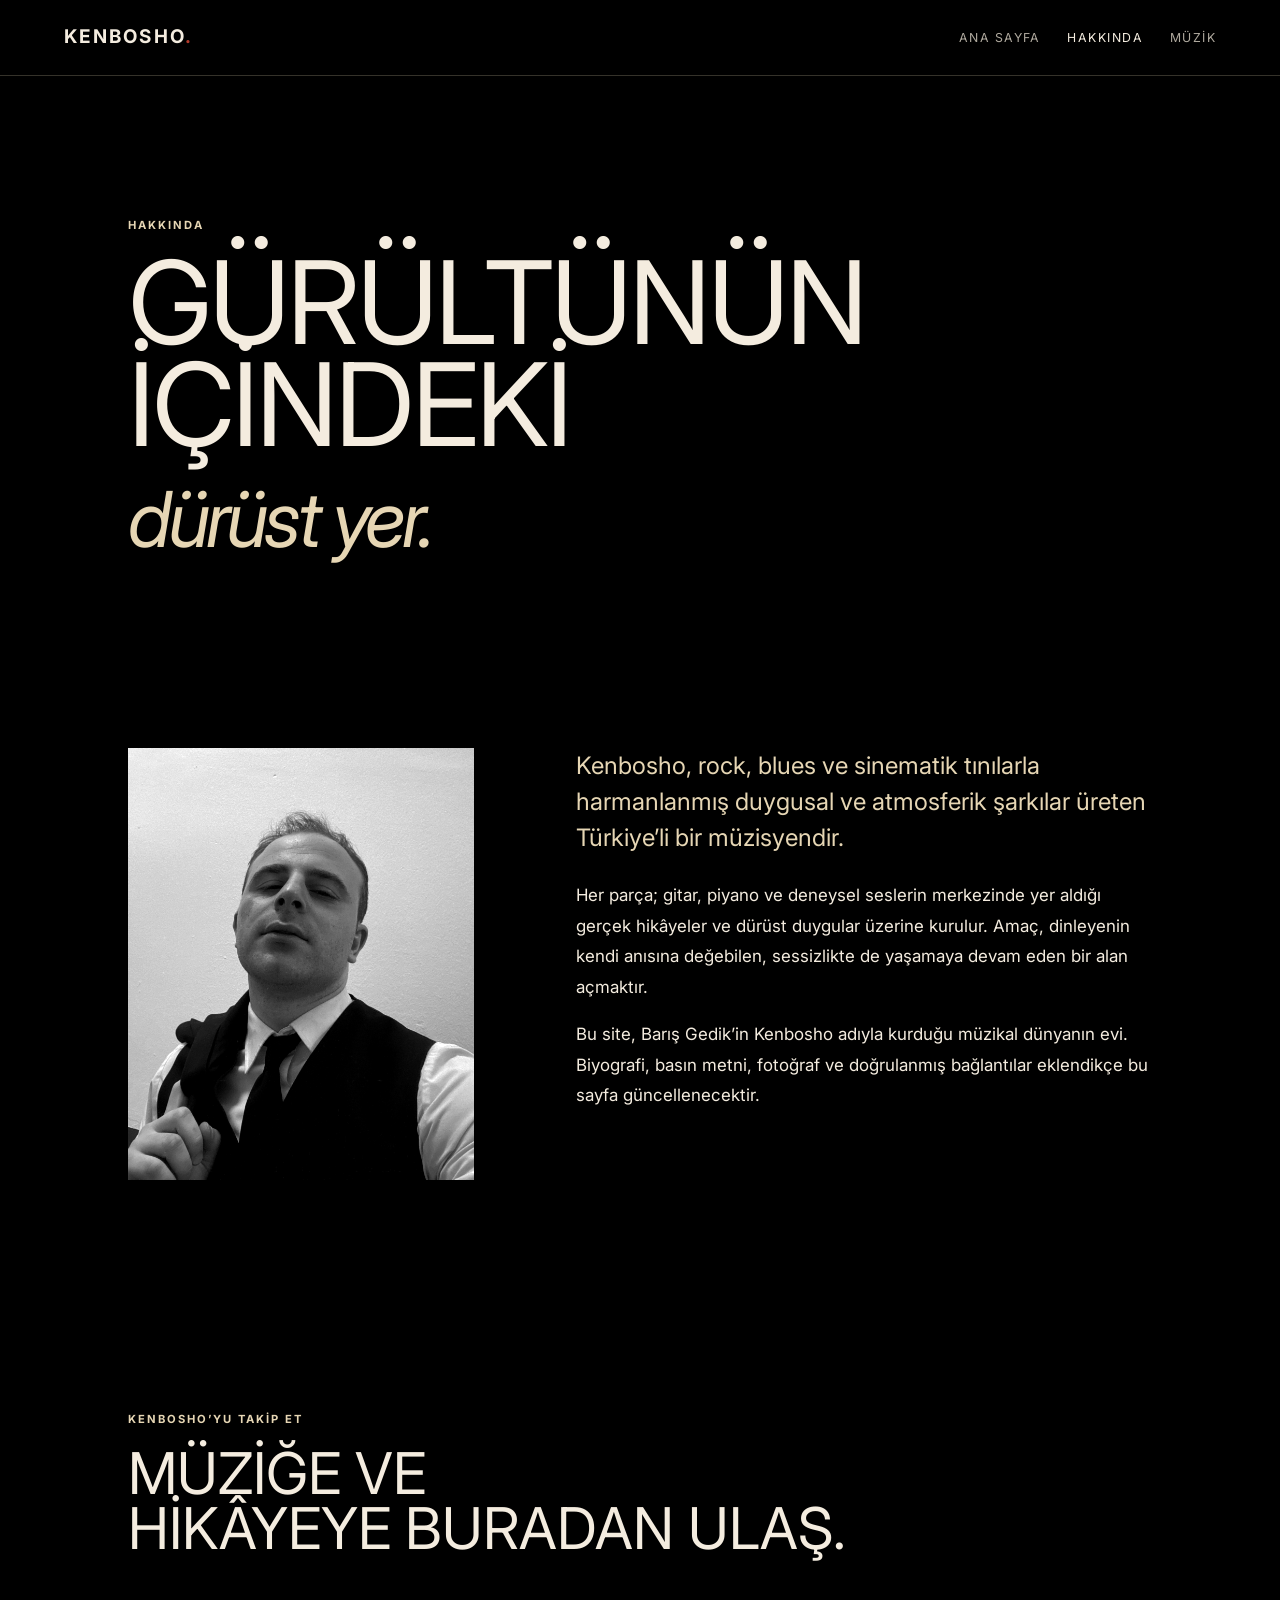
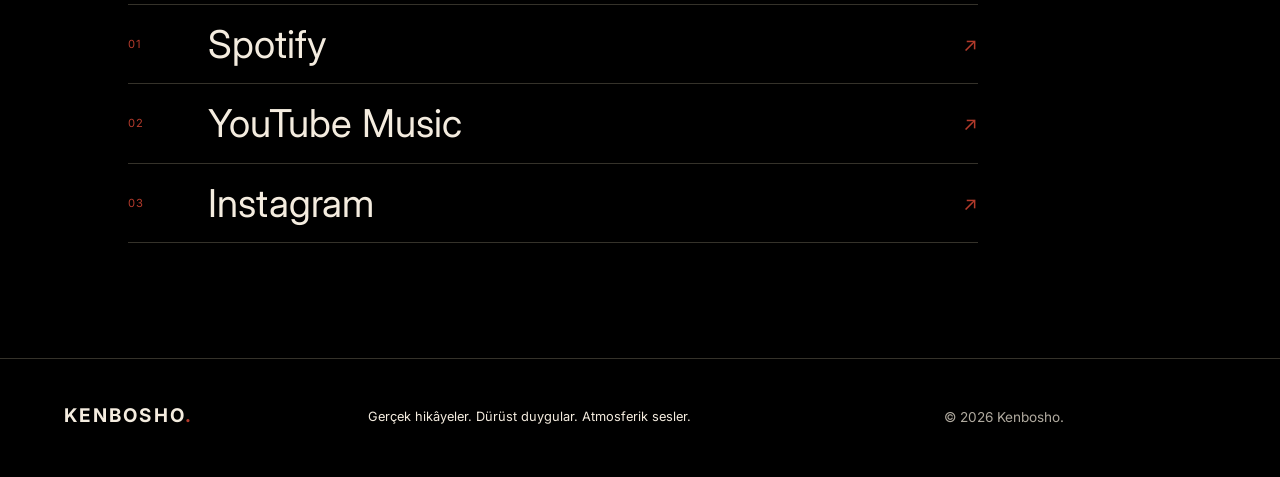
==== hakkinda.html @ 97a64930 "Initial commit" ====
<!doctype html><html lang="tr"><head><meta charset="UTF-8" /><meta name="viewport" content="width=device-width, initial-scale=1.0" /><meta name="description" content="Kenbosho hakkında ve müzik kanalları." /><title>Hakkında — Kenbosho</title><link rel="stylesheet" href="assets/css/style.css" /><script src="assets/js/main.js" defer></script></head><body><a class="skip-link" href="#icerik">İçeriğe geç</a><header class="site-header"><a class="brand" href="index.html">KENBOSHO<span>.</span></a><button class="menu-button" aria-expanded="false" aria-controls="site-nav">Menü</button><nav id="site-nav"><a href="index.html">Ana Sayfa</a><a class="active" href="hakkinda.html">Hakkında</a><a href="muzik.html">Müzik</a></nav></header><main id="icerik"><section class="page-intro"><p class="eyebrow">Hakkında</p><h1>Gürültünün içindeki<br /><em>dürüst yer.</em></h1></section><section class="section bio-grid"><img class="artist-portrait" src="giorsel_kaynaklar/kenbosho_iozchekim_siyah_beyaz.jpg" alt="Kenbosho’nun siyah-beyaz portresi" /><div class="prose"><p class="lead-paragraph">Kenbosho, rock, blues ve sinematik tınılarla harmanlanmış duygusal ve atmosferik şarkılar üreten Türkiye’li bir müzisyendir.</p><p>Her parça; gitar, piyano ve deneysel seslerin merkezinde yer aldığı gerçek hikâyeler ve dürüst duygular üzerine kurulur. Amaç, dinleyenin kendi anısına değebilen, sessizlikte de yaşamaya devam eden bir alan açmaktır.</p><p>Bu site, Barış Gedik’in Kenbosho adıyla kurduğu müzikal dünyanın evi. Biyografi, basın metni, fotoğraf ve doğrulanmış bağlantılar eklendikçe bu sayfa güncellenecektir.</p></div></section><section class="section channel-section"><p class="eyebrow">Kenbosho’yu takip et</p><h2>Müziğe ve<br />hikâyeye buradan ulaş.</h2><div class="channel-links"><a href="https://open.spotify.com/intl-tr/artist/0ejD5uy1a1BS1D4RErDdMJ?si=BkKslSoESZOZrXsmvkXH4Q" target="_blank" rel="noopener noreferrer"><span>01</span> Spotify <b aria-hidden="true">↗</b></a><a href="https://music.youtube.com/channel/UCz7PGBo7FR5A4JleN4gD07A?si=ksho58nwDWXtwxsC" target="_blank" rel="noopener noreferrer"><span>02</span> YouTube Music <b aria-hidden="true">↗</b></a><a href="https://www.instagram.com/kenbosho.music?utm_source=ig_web_button_share_sheet&amp;igsh=ZDNlZDc0MzIxNw==" target="_blank" rel="noopener noreferrer"><span>03</span> Instagram <b aria-hidden="true">↗</b></a></div></section></main><footer class="site-footer"><a class="brand" href="index.html">KENBOSHO<span>.</span></a><p>Gerçek hikâyeler. Dürüst duygular. Atmosferik sesler.</p><p class="muted">© <span data-year></span> Kenbosho.</p></footer></body></html>
---- assets/css/style.css ----
:root{--bg:#151310;--paper:#e6d6b4;--ink:#151310;--bone:#f4ecdf;--teal:#215173;--red:#b33a2b;--line:rgba(230,214,180,.23);--muted:#afa99e;--display:Impact,"Arial Narrow",sans-serif;--serif:Georgia,"Times New Roman",serif;--sans:Arial,Helvetica,sans-serif}*{box-sizing:border-box}html{scroll-behavior:smooth}body{margin:0;background:var(--bg);color:var(--bone);font:16px/1.6 var(--sans)}a{color:inherit;text-decoration:none}.skip-link{position:absolute;left:-999px}.skip-link:focus{left:1rem;top:1rem;z-index:10;background:var(--paper);color:var(--ink);padding:.5rem}.site-header{height:76px;border-bottom:1px solid var(--line);display:flex;align-items:center;justify-content:space-between;padding:0 clamp(1.25rem,5vw,5rem);position:relative;z-index:3}.brand{font:700 1.18rem/1 var(--display);letter-spacing:.12em}.brand span{color:var(--red)}nav{display:flex;gap:1.65rem;font-size:.77rem;letter-spacing:.12em;text-transform:uppercase}nav a{color:var(--muted)}nav a:hover,nav a.active{color:var(--bone)}.menu-button{display:none;background:none;border:0;color:var(--bone);text-transform:uppercase;letter-spacing:.1em}.hero{min-height:calc(100vh - 76px);position:relative;overflow:hidden;display:grid;align-items:center;padding:clamp(4rem,10vw,9rem) clamp(1.25rem,10vw,11rem);background:radial-gradient(circle at 76% 30%,rgba(33,81,115,.65),transparent 26%),radial-gradient(circle at 67% 80%,rgba(179,58,43,.32),transparent 22%),linear-gradient(115deg,#0d0c0a 20%,#201a15 100%)}.hero:after{content:"";position:absolute;inset:0;background:linear-gradient(90deg,rgba(0,0,0,.35),transparent 65%);pointer-events:none}.hero-noise{position:absolute;inset:0;opacity:.12;background-image:url("data:image/svg+xml,%3Csvg viewBox='0 0 180 180' xmlns='http://www.w3.org/2000/svg'%3E%3Cfilter id='n'%3E%3CfeTurbulence type='fractalNoise' baseFrequency='.9' numOctaves='4' stitchTiles='stitch'/%3E%3C/filter%3E%3Crect width='100%25' height='100%25' filter='url(%23n)' opacity='.8'/%3E%3C/svg%3E")}.hero-content{max-width:850px;position:relative;z-index:1}.eyebrow{margin:0 0 1.1rem;color:var(--paper);font-size:.7rem;font-weight:700;letter-spacing:.18em;text-transform:uppercase}.hero h1,.page-intro h1{font:normal clamp(3.6rem,9vw,8.5rem)/.88 var(--display);letter-spacing:-.025em;text-transform:uppercase;margin:0}.hero h1 em,.page-intro h1 em{color:var(--paper);font-family:var(--serif);font-size:.67em;font-weight:400;text-transform:none;letter-spacing:-.055em}.lede{max-width:570px;font:1.08rem/1.7 var(--serif);color:#d4cec3;margin:2rem 0}.actions{display:flex;align-items:center;gap:2rem;margin-top:2.5rem}.button{display:inline-block;border:1px solid transparent;padding:.85rem 1.25rem;font-size:.73rem;font-weight:700;letter-spacing:.12em;text-transform:uppercase;cursor:pointer}.button-primary{background:var(--red);color:#fff}.button-primary:hover{background:#cf4d3d}.button-outline{border-color:var(--paper);color:var(--paper)}.button-outline:hover{background:var(--paper);color:var(--ink)}.text-link{border-bottom:1px solid var(--line);padding-bottom:.25rem;font-size:.78rem;letter-spacing:.08em;text-transform:uppercase}.text-link span{color:var(--red);padding-left:.35rem}.hero-signature{position:absolute;z-index:1;bottom:2.6rem;right:clamp(1.25rem,5vw,5rem);font:1rem/1 var(--display);letter-spacing:.13em;text-align:right}.hero-signature span{color:var(--muted);font-size:.58rem;letter-spacing:.25em}.section{padding:clamp(4rem,9vw,8rem) clamp(1.25rem,10vw,11rem)}.statement{background:var(--paper);color:var(--ink)}.statement .eyebrow{color:var(--teal)}blockquote{max-width:1100px;margin:0;font:clamp(2.4rem,5vw,5.5rem)/1.04 var(--serif);letter-spacing:-.055em}.split-section{display:grid;grid-template-columns:1fr 1fr;gap:8vw;align-items:center}.split-section h2,.feature h2,.tour-preview h2,.press-kit h2,.empty-state h2,.contact-aside h2{font:normal clamp(2.5rem,4.5vw,5rem)/.95 var(--display);text-transform:uppercase;margin:0}.placeholder-card{border:1px solid var(--line);padding:2rem;background:rgba(255,255,255,.025);color:#d7d0c5}.placeholder-card p{max-width:440px}.placeholder-mark{display:block;color:var(--red);font:3rem/1 var(--serif);margin-bottom:1rem}.feature{background:#1d2f39;display:grid;grid-template-columns:1.15fr .85fr;gap:6vw;align-items:stretch}.feature-art{min-height:360px;background:radial-gradient(ellipse at 35% 35%,#b33a2b22,transparent 25%),radial-gradient(ellipse at 70% 55%,#e6d6b444,transparent 6%),linear-gradient(135deg,#0c1519,#274f64 55%,#0e181b)}.feature-copy{align-self:center}.feature-copy p:not(.eyebrow){color:#cbd0d0;max-width:420px}.muted{color:var(--muted);font-size:.85rem}.tour-preview{display:flex;justify-content:space-between;align-items:center;border-bottom:1px solid var(--line)}.newsletter{background:var(--paper);color:var(--ink);padding:clamp(3rem,7vw,6rem) clamp(1.25rem,10vw,11rem);display:grid;grid-template-columns:1fr 1fr;gap:4rem}.newsletter .eyebrow{color:var(--teal)}.newsletter h2{font:normal clamp(2.2rem,4vw,4.2rem)/.95 var(--display);margin:0;text-transform:uppercase}.newsletter-form{align-self:center;display:flex;flex-wrap:wrap;gap:.7rem}.newsletter-form input{min-width:220px;flex:1;border:0;border-bottom:1px solid #70695f;background:transparent;padding:.8rem 0;color:var(--ink);font:1rem var(--serif)}input:focus,textarea:focus{outline:2px solid var(--teal);outline-offset:2px}.form-message{width:100%;margin:.45rem 0 0;font-size:.8rem;color:var(--teal)}.site-footer{border-top:1px solid var(--line);padding:3rem clamp(1.25rem,5vw,5rem);display:grid;grid-template-columns:1fr 2fr 1fr;gap:2rem;align-items:start;font-size:.8rem}.site-footer p{margin:0}.page-intro{padding:clamp(5rem,11vw,10rem) clamp(1.25rem,10vw,11rem) clamp(3rem,6vw,6rem);background:linear-gradient(125deg,#151310 45%,#202e31)}.bio-grid{display:grid;grid-template-columns:.75fr 1.25fr;gap:8vw;align-items:start}.portrait-placeholder{aspect-ratio:4/5;background:linear-gradient(160deg,#293c3c,#151310);border:1px solid var(--line);display:grid;place-items:center;text-align:center;color:var(--muted);font-size:.68rem;letter-spacing:.18em}.prose{font:1.06rem/1.8 var(--serif);max-width:650px}.prose p{margin-top:0}.lead-paragraph{font-size:1.5rem;line-height:1.5;color:var(--paper)}.press-kit{background:#1a1a17}.press-kit p{max-width:600px;color:var(--muted)}.release-grid{display:grid;grid-template-columns:repeat(2,1fr);gap:1.5rem}.release{min-height:330px;display:flex;flex-direction:column;justify-content:end}.release-number{margin-bottom:auto;color:var(--red);font:1rem var(--serif)}.release h2{font:normal 2.8rem/.9 var(--display);text-transform:uppercase;margin:0}.music-note{border-top:1px solid var(--line);padding-top:3.5rem;padding-bottom:3.5rem}.empty-state{text-align:center;min-height:42vh;display:grid;place-content:center}.empty-state p{max-width:460px;margin:1rem auto;color:var(--muted)}.contact-grid{display:grid;grid-template-columns:1.15fr .85fr;gap:8vw}.contact-form{display:grid;gap:.65rem}.contact-form label{font-size:.75rem;letter-spacing:.1em;text-transform:uppercase;color:var(--paper);margin-top:1rem}.contact-form input,.contact-form textarea{background:transparent;border:0;border-bottom:1px solid var(--line);padding:.7rem 0;color:var(--bone);font:1.05rem var(--serif);resize:vertical}.contact-form .button{justify-self:start;margin-top:1rem}.contact-aside{border-left:1px solid var(--line);padding-left:3rem}.contact-aside p:not(.eyebrow){color:var(--muted)}.sr-only{position:absolute;width:1px;height:1px;padding:0;margin:-1px;overflow:hidden;clip:rect(0,0,0,0);white-space:nowrap;border:0}@media(max-width:720px){.site-header{height:65px}.menu-button{display:block}nav{display:none;position:absolute;left:0;right:0;top:64px;background:#1b1916;border-bottom:1px solid var(--line);padding:1.25rem;flex-direction:column;gap:1rem}nav.is-open{display:flex}.hero{min-height:720px}.hero-signature{bottom:1.5rem}.split-section,.feature,.newsletter,.bio-grid,.contact-grid{grid-template-columns:1fr;gap:2.5rem}.feature-art{min-height:230px}.tour-preview{align-items:flex-start;gap:2rem;flex-direction:column}.newsletter-form{display:grid}.newsletter-form input{width:100%}.site-footer{grid-template-columns:1fr;gap:1rem}.release-grid{grid-template-columns:1fr}.contact-aside{border-left:0;border-top:1px solid var(--line);padding:2.5rem 0 0}.actions{gap:1.2rem;flex-wrap:wrap}}
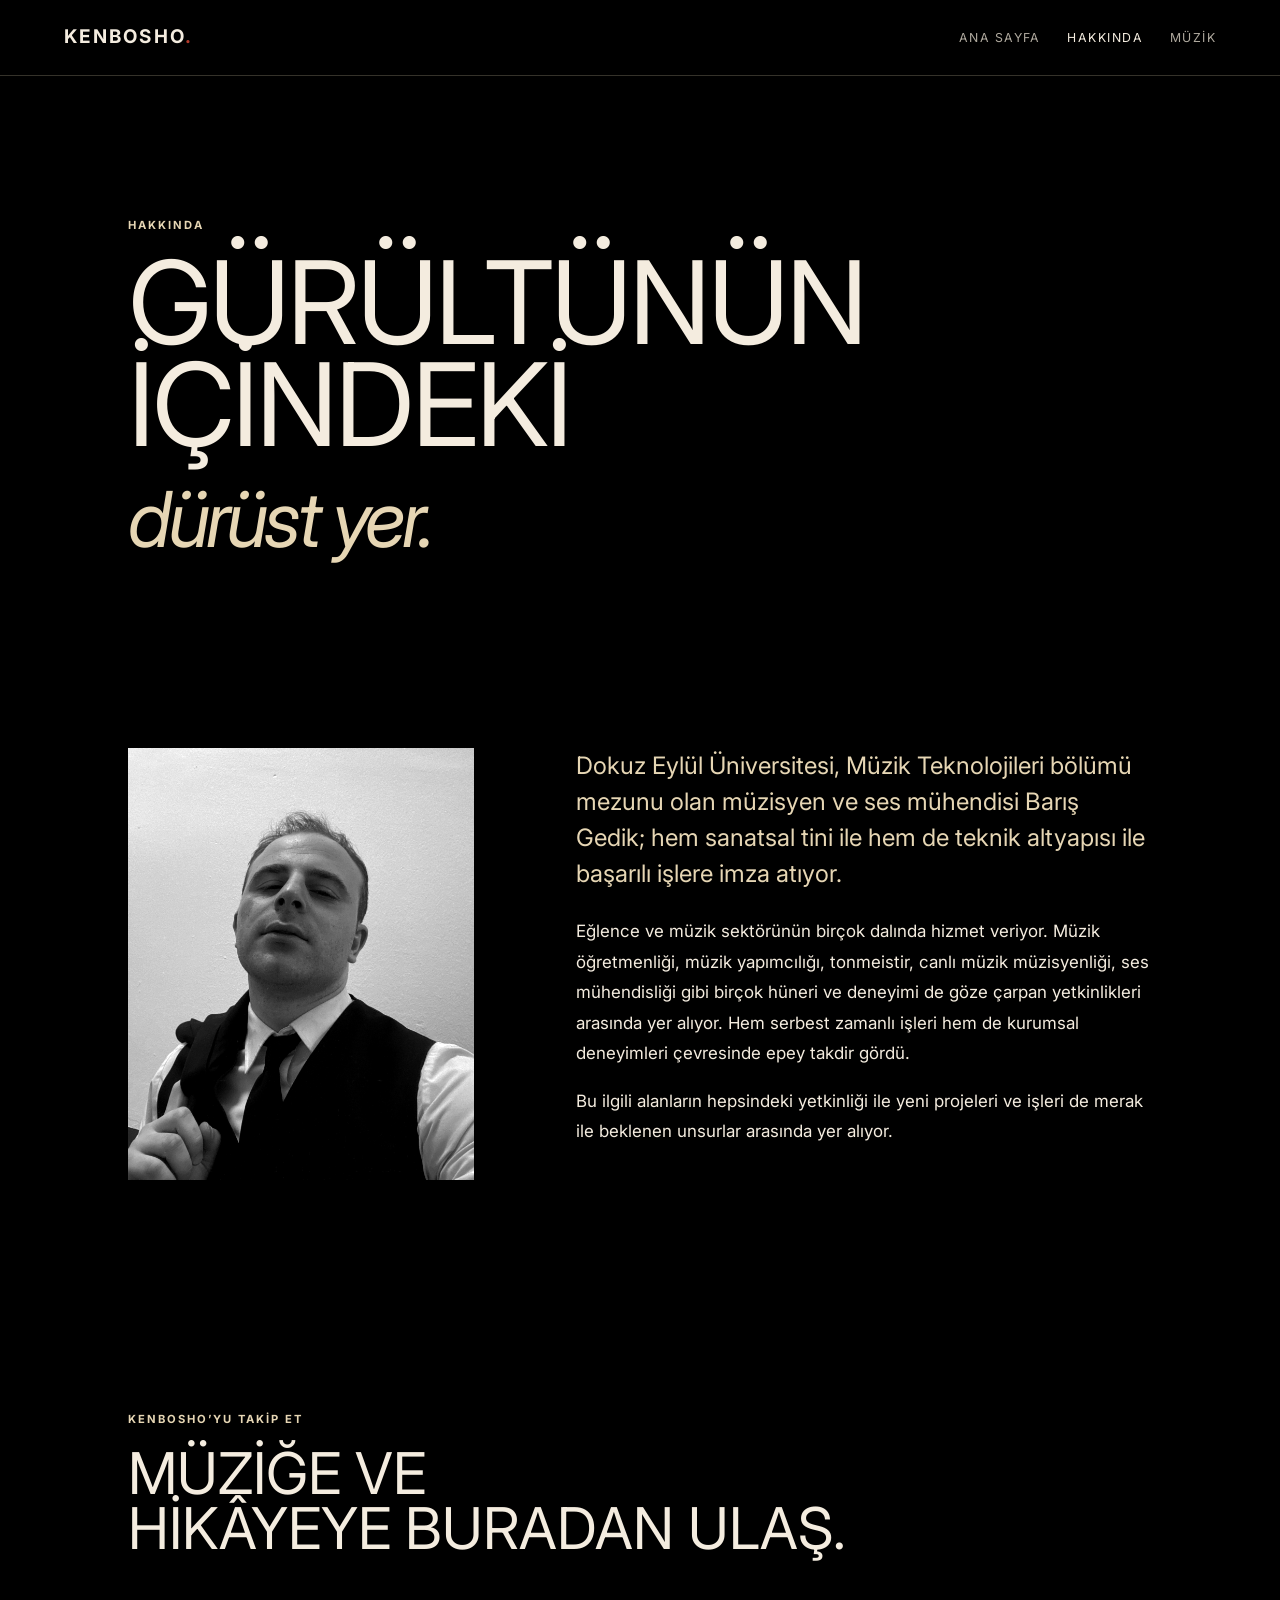
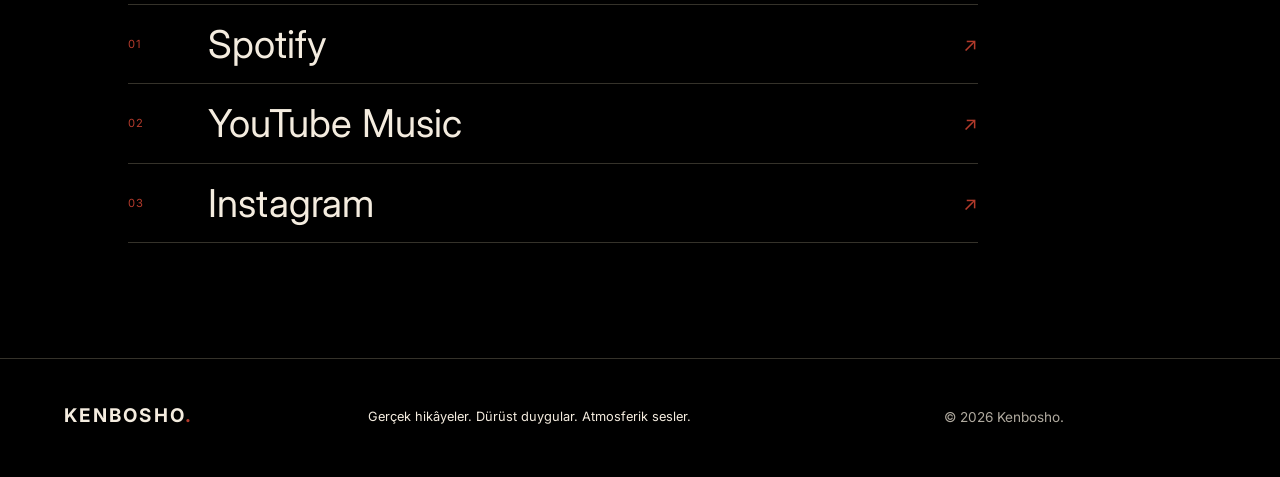
==== commit 22063a83: "Update page titles, bio text, and clean up archive section Co-authored-by: muhasasa <132553613+muhas" ====
--- a/hakkinda.html
+++ b/hakkinda.html
@@ -1 +1 @@
-<!doctype html><html lang="tr"><head><meta charset="UTF-8" /><meta name="viewport" content="width=device-width, initial-scale=1.0" /><meta name="description" content="Kenbosho hakkında ve müzik kanalları." /><title>Hakkında — Kenbosho</title><link rel="stylesheet" href="assets/css/style.css" /><script src="assets/js/main.js" defer></script></head><body><a class="skip-link" href="#icerik">İçeriğe geç</a><header class="site-header"><a class="brand" href="index.html">KENBOSHO<span>.</span></a><button class="menu-button" aria-expanded="false" aria-controls="site-nav">Menü</button><nav id="site-nav"><a href="index.html">Ana Sayfa</a><a class="active" href="hakkinda.html">Hakkında</a><a href="muzik.html">Müzik</a></nav></header><main id="icerik"><section class="page-intro"><p class="eyebrow">Hakkında</p><h1>Gürültünün içindeki<br /><em>dürüst yer.</em></h1></section><section class="section bio-grid"><img class="artist-portrait" src="giorsel_kaynaklar/kenbosho_iozchekim_siyah_beyaz.jpg" alt="Kenbosho’nun siyah-beyaz portresi" /><div class="prose"><p class="lead-paragraph">Kenbosho, rock, blues ve sinematik tınılarla harmanlanmış duygusal ve atmosferik şarkılar üreten Türkiye’li bir müzisyendir.</p><p>Her parça; gitar, piyano ve deneysel seslerin merkezinde yer aldığı gerçek hikâyeler ve dürüst duygular üzerine kurulur. Amaç, dinleyenin kendi anısına değebilen, sessizlikte de yaşamaya devam eden bir alan açmaktır.</p><p>Bu site, Barış Gedik’in Kenbosho adıyla kurduğu müzikal dünyanın evi. Biyografi, basın metni, fotoğraf ve doğrulanmış bağlantılar eklendikçe bu sayfa güncellenecektir.</p></div></section><section class="section channel-section"><p class="eyebrow">Kenbosho’yu takip et</p><h2>Müziğe ve<br />hikâyeye buradan ulaş.</h2><div class="channel-links"><a href="https://open.spotify.com/intl-tr/artist/0ejD5uy1a1BS1D4RErDdMJ?si=BkKslSoESZOZrXsmvkXH4Q" target="_blank" rel="noopener noreferrer"><span>01</span> Spotify <b aria-hidden="true">↗</b></a><a href="https://music.youtube.com/channel/UCz7PGBo7FR5A4JleN4gD07A?si=ksho58nwDWXtwxsC" target="_blank" rel="noopener noreferrer"><span>02</span> YouTube Music <b aria-hidden="true">↗</b></a><a href="https://www.instagram.com/kenbosho.music?utm_source=ig_web_button_share_sheet&amp;igsh=ZDNlZDc0MzIxNw==" target="_blank" rel="noopener noreferrer"><span>03</span> Instagram <b aria-hidden="true">↗</b></a></div></section></main><footer class="site-footer"><a class="brand" href="index.html">KENBOSHO<span>.</span></a><p>Gerçek hikâyeler. Dürüst duygular. Atmosferik sesler.</p><p class="muted">© <span data-year></span> Kenbosho.</p></footer></body></html>
+<!doctype html><html lang="tr"><head><meta charset="UTF-8" /><meta name="viewport" content="width=device-width, initial-scale=1.0" /><meta name="description" content="Kenbosho hakkında ve müzik kanalları." /><title>Kenbosho</title><link rel="stylesheet" href="assets/css/style.css" /><script src="assets/js/main.js" defer></script></head><body><a class="skip-link" href="#icerik">İçeriğe geç</a><header class="site-header"><a class="brand" href="index.html">KENBOSHO<span>.</span></a><button class="menu-button" aria-expanded="false" aria-controls="site-nav">Menü</button><nav id="site-nav"><a href="index.html">Ana Sayfa</a><a class="active" href="hakkinda.html">Hakkında</a><a href="muzik.html">Müzik</a></nav></header><main id="icerik"><section class="page-intro"><p class="eyebrow">Hakkında</p><h1>Gürültünün içindeki<br /><em>dürüst yer.</em></h1></section><section class="section bio-grid"><img class="artist-portrait" src="giorsel_kaynaklar/kenbosho_iozchekim_siyah_beyaz.jpg" alt="Kenbosho’nun siyah-beyaz portresi" /><div class="prose"><p class="lead-paragraph">Dokuz Eylül Üniversitesi, Müzik Teknolojileri bölümü mezunu olan müzisyen ve ses mühendisi Barış Gedik; hem sanatsal tini ile hem de teknik altyapısı ile başarılı işlere imza atıyor.</p><p>Eğlence ve müzik sektörünün birçok dalında hizmet veriyor. Müzik öğretmenliği, müzik yapımcılığı, tonmeistir, canlı müzik müzisyenliği, ses mühendisliği gibi birçok hüneri ve deneyimi de göze çarpan yetkinlikleri arasında yer alıyor. Hem serbest zamanlı işleri hem de kurumsal deneyimleri çevresinde epey takdir gördü.</p><p>Bu ilgili alanların hepsindeki yetkinliği ile yeni projeleri ve işleri de merak ile beklenen unsurlar arasında yer alıyor.</p></div></section><section class="section channel-section"><p class="eyebrow">Kenbosho’yu takip et</p><h2>Müziğe ve<br />hikâyeye buradan ulaş.</h2><div class="channel-links"><a href="https://open.spotify.com/intl-tr/artist/0ejD5uy1a1BS1D4RErDdMJ?si=BkKslSoESZOZrXsmvkXH4Q" target="_blank" rel="noopener noreferrer"><span>01</span> Spotify <b aria-hidden="true">↗</b></a><a href="https://music.youtube.com/channel/UCz7PGBo7FR5A4JleN4gD07A?si=ksho58nwDWXtwxsC" target="_blank" rel="noopener noreferrer"><span>02</span> YouTube Music <b aria-hidden="true">↗</b></a><a href="https://www.instagram.com/kenbosho.music?utm_source=ig_web_button_share_sheet&amp;igsh=ZDNlZDc0MzIxNw==" target="_blank" rel="noopener noreferrer"><span>03</span> Instagram <b aria-hidden="true">↗</b></a></div></section></main><footer class="site-footer"><a class="brand" href="index.html">KENBOSHO<span>.</span></a><p>Gerçek hikâyeler. Dürüst duygular. Atmosferik sesler.</p><p class="muted">© <span data-year></span> Kenbosho.</p></footer></body></html>
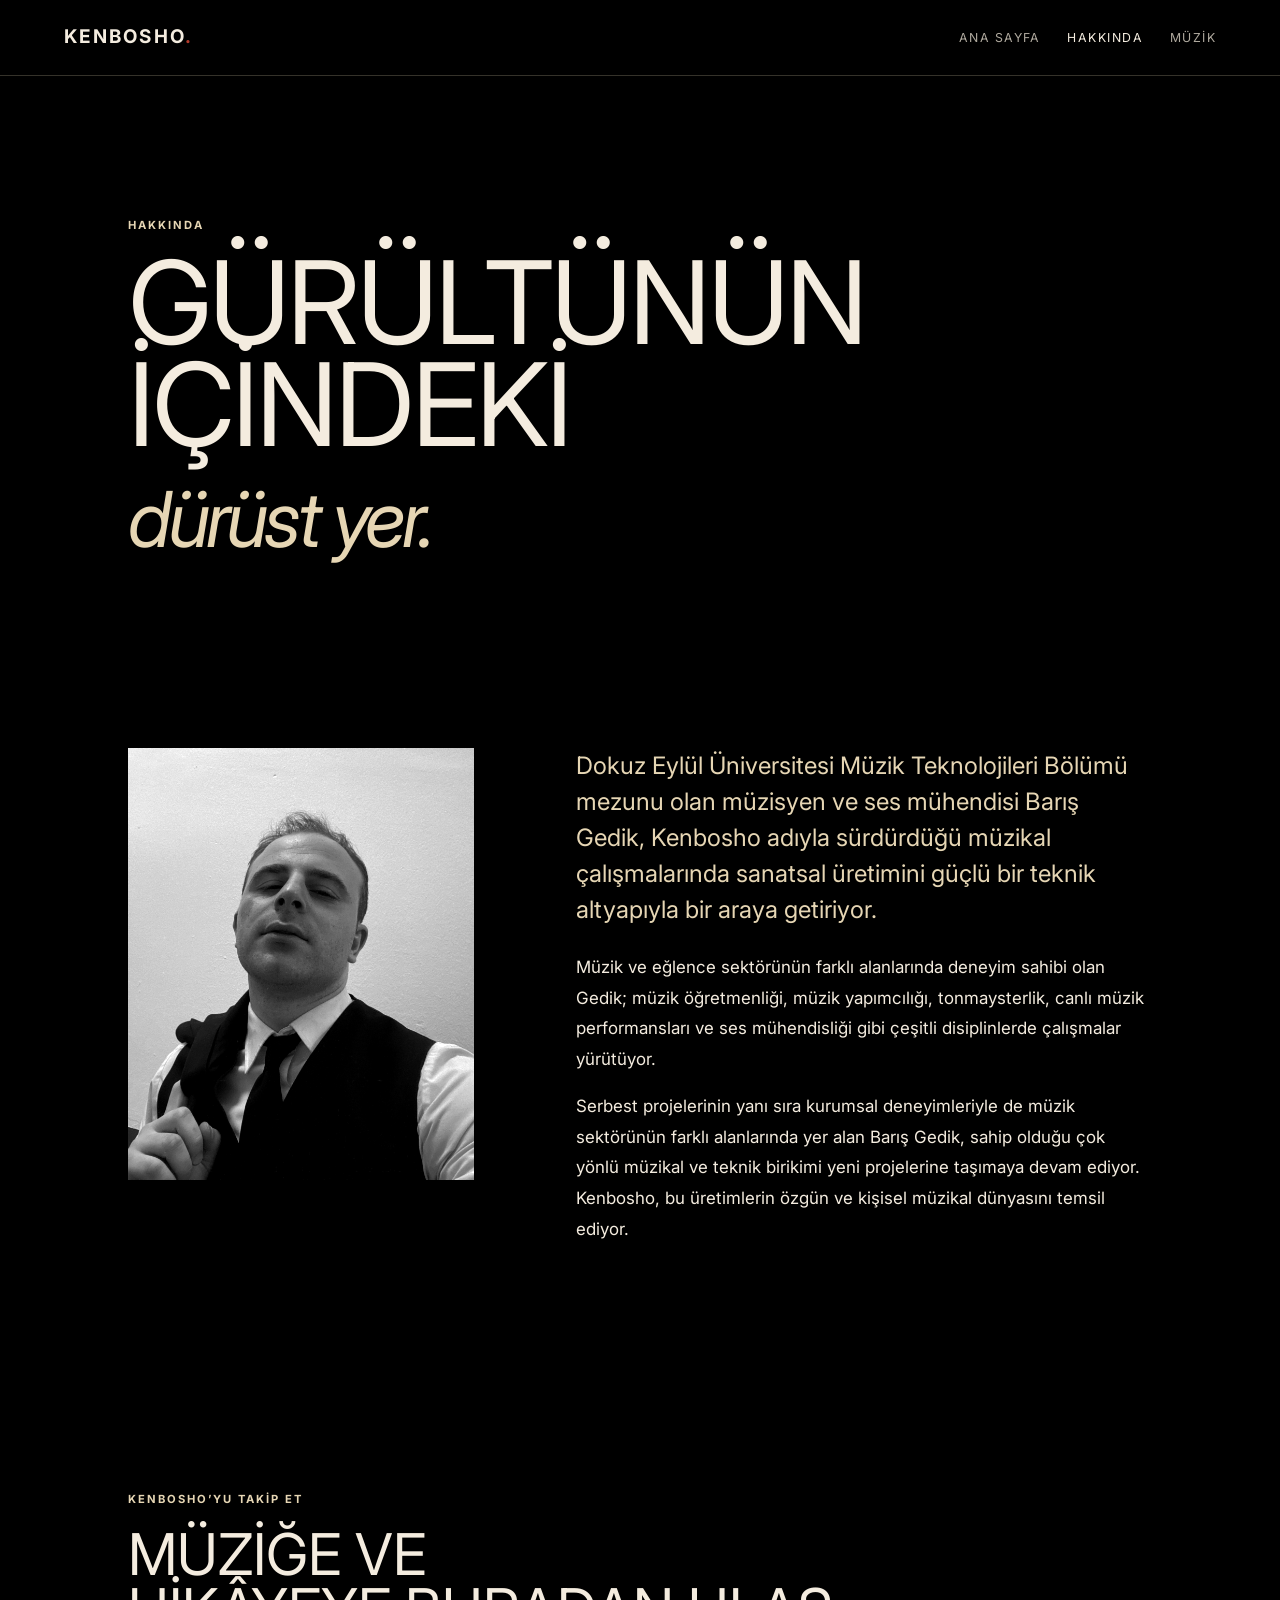
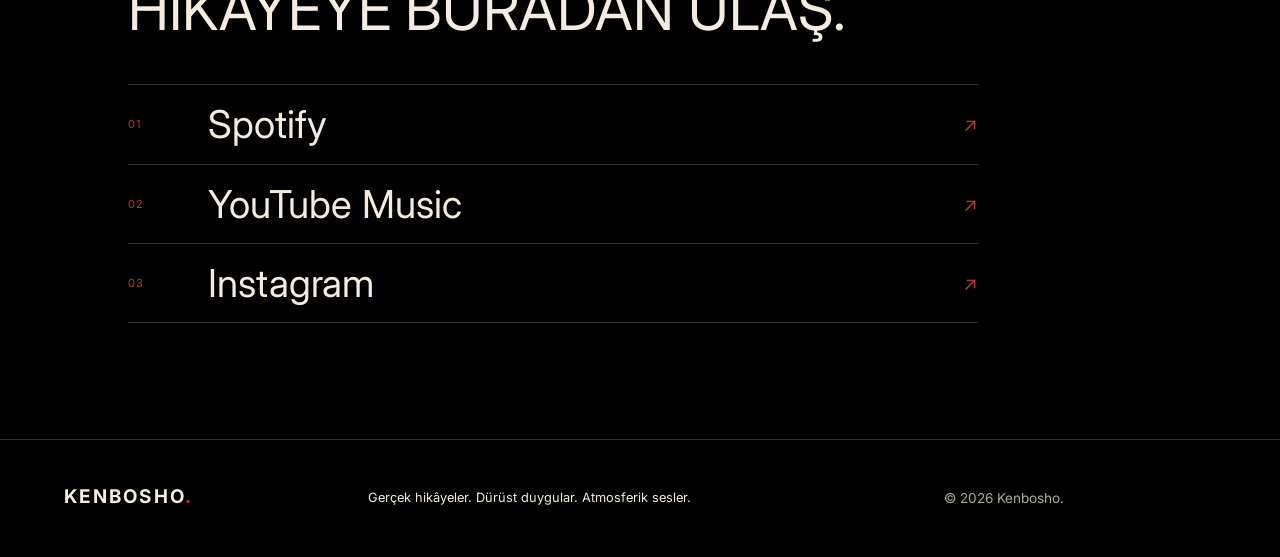
==== commit d5ed41a5: "Add biography section for Barış Gedik Added biography section for Barış Gedik, detailing his backgro" ====
--- a/hakkinda.html
+++ b/hakkinda.html
@@ -1 +1,23 @@
-<!doctype html><html lang="tr"><head><meta charset="UTF-8" /><meta name="viewport" content="width=device-width, initial-scale=1.0" /><meta name="description" content="Kenbosho hakkında ve müzik kanalları." /><title>Kenbosho</title><link rel="stylesheet" href="assets/css/style.css" /><script src="assets/js/main.js" defer></script></head><body><a class="skip-link" href="#icerik">İçeriğe geç</a><header class="site-header"><a class="brand" href="index.html">KENBOSHO<span>.</span></a><button class="menu-button" aria-expanded="false" aria-controls="site-nav">Menü</button><nav id="site-nav"><a href="index.html">Ana Sayfa</a><a class="active" href="hakkinda.html">Hakkında</a><a href="muzik.html">Müzik</a></nav></header><main id="icerik"><section class="page-intro"><p class="eyebrow">Hakkında</p><h1>Gürültünün içindeki<br /><em>dürüst yer.</em></h1></section><section class="section bio-grid"><img class="artist-portrait" src="giorsel_kaynaklar/kenbosho_iozchekim_siyah_beyaz.jpg" alt="Kenbosho’nun siyah-beyaz portresi" /><div class="prose"><p class="lead-paragraph">Dokuz Eylül Üniversitesi, Müzik Teknolojileri bölümü mezunu olan müzisyen ve ses mühendisi Barış Gedik; hem sanatsal tini ile hem de teknik altyapısı ile başarılı işlere imza atıyor.</p><p>Eğlence ve müzik sektörünün birçok dalında hizmet veriyor. Müzik öğretmenliği, müzik yapımcılığı, tonmeistir, canlı müzik müzisyenliği, ses mühendisliği gibi birçok hüneri ve deneyimi de göze çarpan yetkinlikleri arasında yer alıyor. Hem serbest zamanlı işleri hem de kurumsal deneyimleri çevresinde epey takdir gördü.</p><p>Bu ilgili alanların hepsindeki yetkinliği ile yeni projeleri ve işleri de merak ile beklenen unsurlar arasında yer alıyor.</p></div></section><section class="section channel-section"><p class="eyebrow">Kenbosho’yu takip et</p><h2>Müziğe ve<br />hikâyeye buradan ulaş.</h2><div class="channel-links"><a href="https://open.spotify.com/intl-tr/artist/0ejD5uy1a1BS1D4RErDdMJ?si=BkKslSoESZOZrXsmvkXH4Q" target="_blank" rel="noopener noreferrer"><span>01</span> Spotify <b aria-hidden="true">↗</b></a><a href="https://music.youtube.com/channel/UCz7PGBo7FR5A4JleN4gD07A?si=ksho58nwDWXtwxsC" target="_blank" rel="noopener noreferrer"><span>02</span> YouTube Music <b aria-hidden="true">↗</b></a><a href="https://www.instagram.com/kenbosho.music?utm_source=ig_web_button_share_sheet&amp;igsh=ZDNlZDc0MzIxNw==" target="_blank" rel="noopener noreferrer"><span>03</span> Instagram <b aria-hidden="true">↗</b></a></div></section></main><footer class="site-footer"><a class="brand" href="index.html">KENBOSHO<span>.</span></a><p>Gerçek hikâyeler. Dürüst duygular. Atmosferik sesler.</p><p class="muted">© <span data-year></span> Kenbosho.</p></footer></body></html>
+<!doctype html><html lang="tr"><head><meta charset="UTF-8" /><meta name="viewport" content="width=device-width, initial-scale=1.0" /><meta name="description" content="Kenbosho hakkında ve müzik kanalları." /><title>Hakkında — Kenbosho</title><link rel="stylesheet" href="assets/css/style.css" /><script src="assets/js/main.js" defer></script></head><body><a class="skip-link" href="#icerik">İçeriğe geç</a><header class="site-header"><a class="brand" href="index.html">KENBOSHO<span>.</span></a><button class="menu-button" aria-expanded="false" aria-controls="site-nav">Menü</button><nav id="site-nav"><a href="index.html">Ana Sayfa</a><a class="active" href="hakkinda.html">Hakkında</a><a href="muzik.html">Müzik</a></nav></header><main id="icerik"><section class="page-intro"><p class="eyebrow">Hakkında</p><h1>Gürültünün içindeki<br /><em>dürüst yer.</em></h1></section><section class="section bio-grid"><img class="artist-portrait" src="giorsel_kaynaklar/kenbosho_iozchekim_siyah_beyaz.jpg" alt="Kenbosho’nun siyah-beyaz portresi" /><div class="prose">
+    <p class="lead-paragraph">
+        Dokuz Eylül Üniversitesi Müzik Teknolojileri Bölümü mezunu olan
+        müzisyen ve ses mühendisi Barış Gedik, Kenbosho adıyla sürdürdüğü
+        müzikal çalışmalarında sanatsal üretimini güçlü bir teknik altyapıyla
+        bir araya getiriyor.
+    </p>
+
+    <p>
+        Müzik ve eğlence sektörünün farklı alanlarında deneyim sahibi olan
+        Gedik; müzik öğretmenliği, müzik yapımcılığı, tonmaysterlik,
+        canlı müzik performansları ve ses mühendisliği gibi çeşitli
+        disiplinlerde çalışmalar yürütüyor.
+    </p>
+
+    <p>
+        Serbest projelerinin yanı sıra kurumsal deneyimleriyle de müzik
+        sektörünün farklı alanlarında yer alan Barış Gedik, sahip olduğu
+        çok yönlü müzikal ve teknik birikimi yeni projelerine taşımaya
+        devam ediyor. Kenbosho, bu üretimlerin özgün ve kişisel müzikal
+        dünyasını temsil ediyor.
+    </p>
+</div></div></section><section class="section channel-section"><p class="eyebrow">Kenbosho’yu takip et</p><h2>Müziğe ve<br />hikâyeye buradan ulaş.</h2><div class="channel-links"><a href="https://open.spotify.com/intl-tr/artist/0ejD5uy1a1BS1D4RErDdMJ?si=BkKslSoESZOZrXsmvkXH4Q" target="_blank" rel="noopener noreferrer"><span>01</span> Spotify <b aria-hidden="true">↗</b></a><a href="https://music.youtube.com/channel/UCz7PGBo7FR5A4JleN4gD07A?si=ksho58nwDWXtwxsC" target="_blank" rel="noopener noreferrer"><span>02</span> YouTube Music <b aria-hidden="true">↗</b></a><a href="https://www.instagram.com/kenbosho.music?utm_source=ig_web_button_share_sheet&amp;igsh=ZDNlZDc0MzIxNw==" target="_blank" rel="noopener noreferrer"><span>03</span> Instagram <b aria-hidden="true">↗</b></a></div></section></main><footer class="site-footer"><a class="brand" href="index.html">KENBOSHO<span>.</span></a><p>Gerçek hikâyeler. Dürüst duygular. Atmosferik sesler.</p><p class="muted">© <span data-year></span> Kenbosho.</p></footer></body></html>
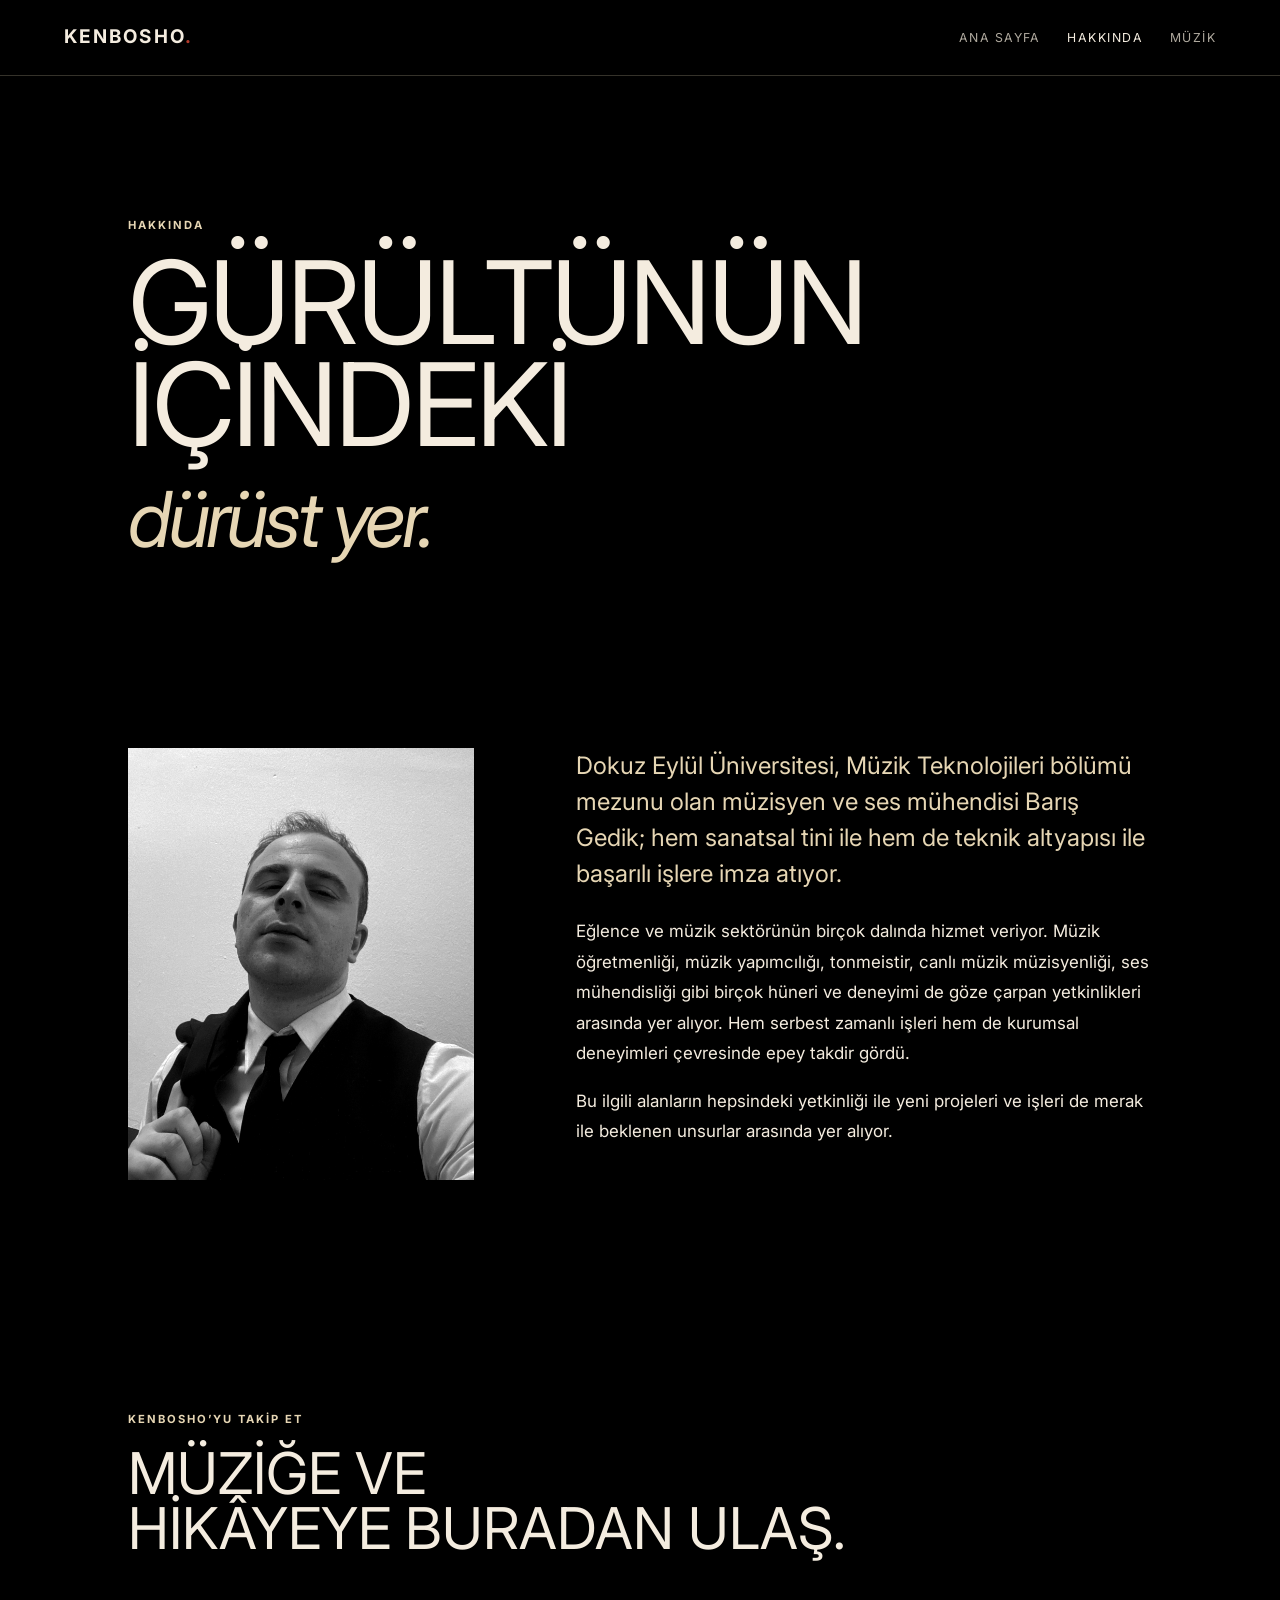
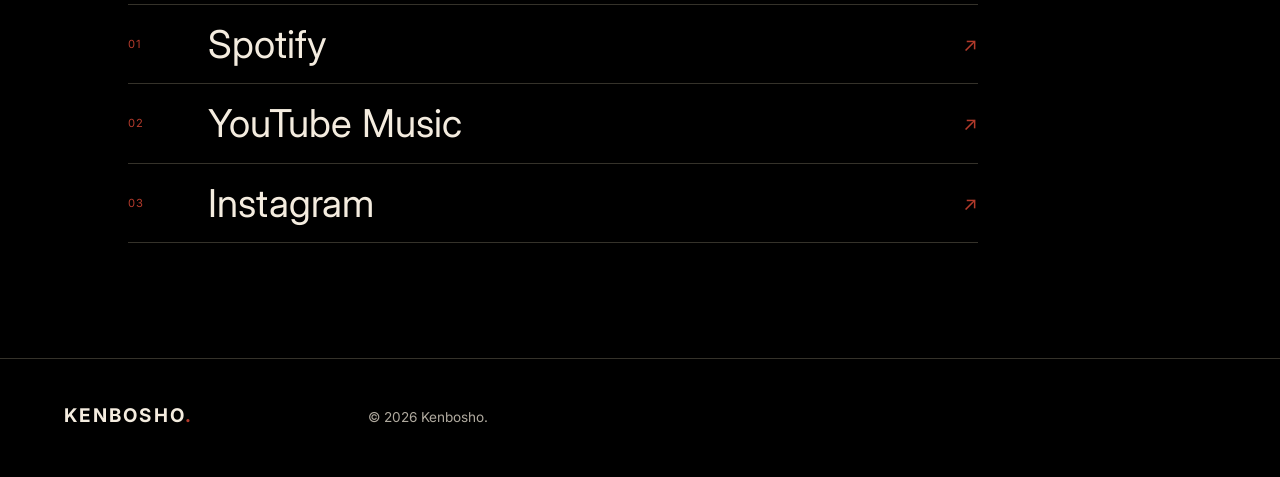
==== commit 23d049c6: "Update site content, bio text, tab titles, and footer taglines Co-authored-by: muhasasa <132553613+m" ====
--- a/hakkinda.html
+++ b/hakkinda.html
@@ -1,23 +1 @@
-<!doctype html><html lang="tr"><head><meta charset="UTF-8" /><meta name="viewport" content="width=device-width, initial-scale=1.0" /><meta name="description" content="Kenbosho hakkında ve müzik kanalları." /><title>Hakkında — Kenbosho</title><link rel="stylesheet" href="assets/css/style.css" /><script src="assets/js/main.js" defer></script></head><body><a class="skip-link" href="#icerik">İçeriğe geç</a><header class="site-header"><a class="brand" href="index.html">KENBOSHO<span>.</span></a><button class="menu-button" aria-expanded="false" aria-controls="site-nav">Menü</button><nav id="site-nav"><a href="index.html">Ana Sayfa</a><a class="active" href="hakkinda.html">Hakkında</a><a href="muzik.html">Müzik</a></nav></header><main id="icerik"><section class="page-intro"><p class="eyebrow">Hakkında</p><h1>Gürültünün içindeki<br /><em>dürüst yer.</em></h1></section><section class="section bio-grid"><img class="artist-portrait" src="giorsel_kaynaklar/kenbosho_iozchekim_siyah_beyaz.jpg" alt="Kenbosho’nun siyah-beyaz portresi" /><div class="prose">
-    <p class="lead-paragraph">
-        Dokuz Eylül Üniversitesi Müzik Teknolojileri Bölümü mezunu olan
-        müzisyen ve ses mühendisi Barış Gedik, Kenbosho adıyla sürdürdüğü
-        müzikal çalışmalarında sanatsal üretimini güçlü bir teknik altyapıyla
-        bir araya getiriyor.
-    </p>
-
-    <p>
-        Müzik ve eğlence sektörünün farklı alanlarında deneyim sahibi olan
-        Gedik; müzik öğretmenliği, müzik yapımcılığı, tonmaysterlik,
-        canlı müzik performansları ve ses mühendisliği gibi çeşitli
-        disiplinlerde çalışmalar yürütüyor.
-    </p>
-
-    <p>
-        Serbest projelerinin yanı sıra kurumsal deneyimleriyle de müzik
-        sektörünün farklı alanlarında yer alan Barış Gedik, sahip olduğu
-        çok yönlü müzikal ve teknik birikimi yeni projelerine taşımaya
-        devam ediyor. Kenbosho, bu üretimlerin özgün ve kişisel müzikal
-        dünyasını temsil ediyor.
-    </p>
-</div></div></section><section class="section channel-section"><p class="eyebrow">Kenbosho’yu takip et</p><h2>Müziğe ve<br />hikâyeye buradan ulaş.</h2><div class="channel-links"><a href="https://open.spotify.com/intl-tr/artist/0ejD5uy1a1BS1D4RErDdMJ?si=BkKslSoESZOZrXsmvkXH4Q" target="_blank" rel="noopener noreferrer"><span>01</span> Spotify <b aria-hidden="true">↗</b></a><a href="https://music.youtube.com/channel/UCz7PGBo7FR5A4JleN4gD07A?si=ksho58nwDWXtwxsC" target="_blank" rel="noopener noreferrer"><span>02</span> YouTube Music <b aria-hidden="true">↗</b></a><a href="https://www.instagram.com/kenbosho.music?utm_source=ig_web_button_share_sheet&amp;igsh=ZDNlZDc0MzIxNw==" target="_blank" rel="noopener noreferrer"><span>03</span> Instagram <b aria-hidden="true">↗</b></a></div></section></main><footer class="site-footer"><a class="brand" href="index.html">KENBOSHO<span>.</span></a><p>Gerçek hikâyeler. Dürüst duygular. Atmosferik sesler.</p><p class="muted">© <span data-year></span> Kenbosho.</p></footer></body></html>
+<!doctype html><html lang="tr"><head><meta charset="UTF-8" /><meta name="viewport" content="width=device-width, initial-scale=1.0" /><meta name="description" content="Kenbosho hakkında ve müzik kanalları." /><title>Kenbosho</title><link rel="stylesheet" href="assets/css/style.css" /><script src="assets/js/main.js" defer></script></head><body><a class="skip-link" href="#icerik">İçeriğe geç</a><header class="site-header"><a class="brand" href="index.html">KENBOSHO<span>.</span></a><button class="menu-button" aria-expanded="false" aria-controls="site-nav">Menü</button><nav id="site-nav"><a href="index.html">Ana Sayfa</a><a class="active" href="hakkinda.html">Hakkında</a><a href="muzik.html">Müzik</a></nav></header><main id="icerik"><section class="page-intro"><p class="eyebrow">Hakkında</p><h1>Gürültünün içindeki<br /><em>dürüst yer.</em></h1></section><section class="section bio-grid"><img class="artist-portrait" src="giorsel_kaynaklar/kenbosho_iozchekim_siyah_beyaz.jpg" alt="Kenbosho’nun siyah-beyaz portresi" /><div class="prose"><p class="lead-paragraph">Dokuz Eylül Üniversitesi, Müzik Teknolojileri bölümü mezunu olan müzisyen ve ses mühendisi Barış Gedik; hem sanatsal tini ile hem de teknik altyapısı ile başarılı işlere imza atıyor.</p><p>Eğlence ve müzik sektörünün birçok dalında hizmet veriyor. Müzik öğretmenliği, müzik yapımcılığı, tonmeistir, canlı müzik müzisyenliği, ses mühendisliği gibi birçok hüneri ve deneyimi de göze çarpan yetkinlikleri arasında yer alıyor. Hem serbest zamanlı işleri hem de kurumsal deneyimleri çevresinde epey takdir gördü.</p><p>Bu ilgili alanların hepsindeki yetkinliği ile yeni projeleri ve işleri de merak ile beklenen unsurlar arasında yer alıyor.</p></div></section><section class="section channel-section"><p class="eyebrow">Kenbosho’yu takip et</p><h2>Müziğe ve<br />hikâyeye buradan ulaş.</h2><div class="channel-links"><a href="https://open.spotify.com/intl-tr/artist/0ejD5uy1a1BS1D4RErDdMJ?si=BkKslSoESZOZrXsmvkXH4Q" target="_blank" rel="noopener noreferrer"><span>01</span> Spotify <b aria-hidden="true">↗</b></a><a href="https://music.youtube.com/channel/UCz7PGBo7FR5A4JleN4gD07A?si=ksho58nwDWXtwxsC" target="_blank" rel="noopener noreferrer"><span>02</span> YouTube Music <b aria-hidden="true">↗</b></a><a href="https://www.instagram.com/kenbosho.music?utm_source=ig_web_button_share_sheet&amp;igsh=ZDNlZDc0MzIxNw==" target="_blank" rel="noopener noreferrer"><span>03</span> Instagram <b aria-hidden="true">↗</b></a></div></section></main><footer class="site-footer"><a class="brand" href="index.html">KENBOSHO<span>.</span></a><p class="muted">© <span data-year></span> Kenbosho.</p></footer></body></html>
